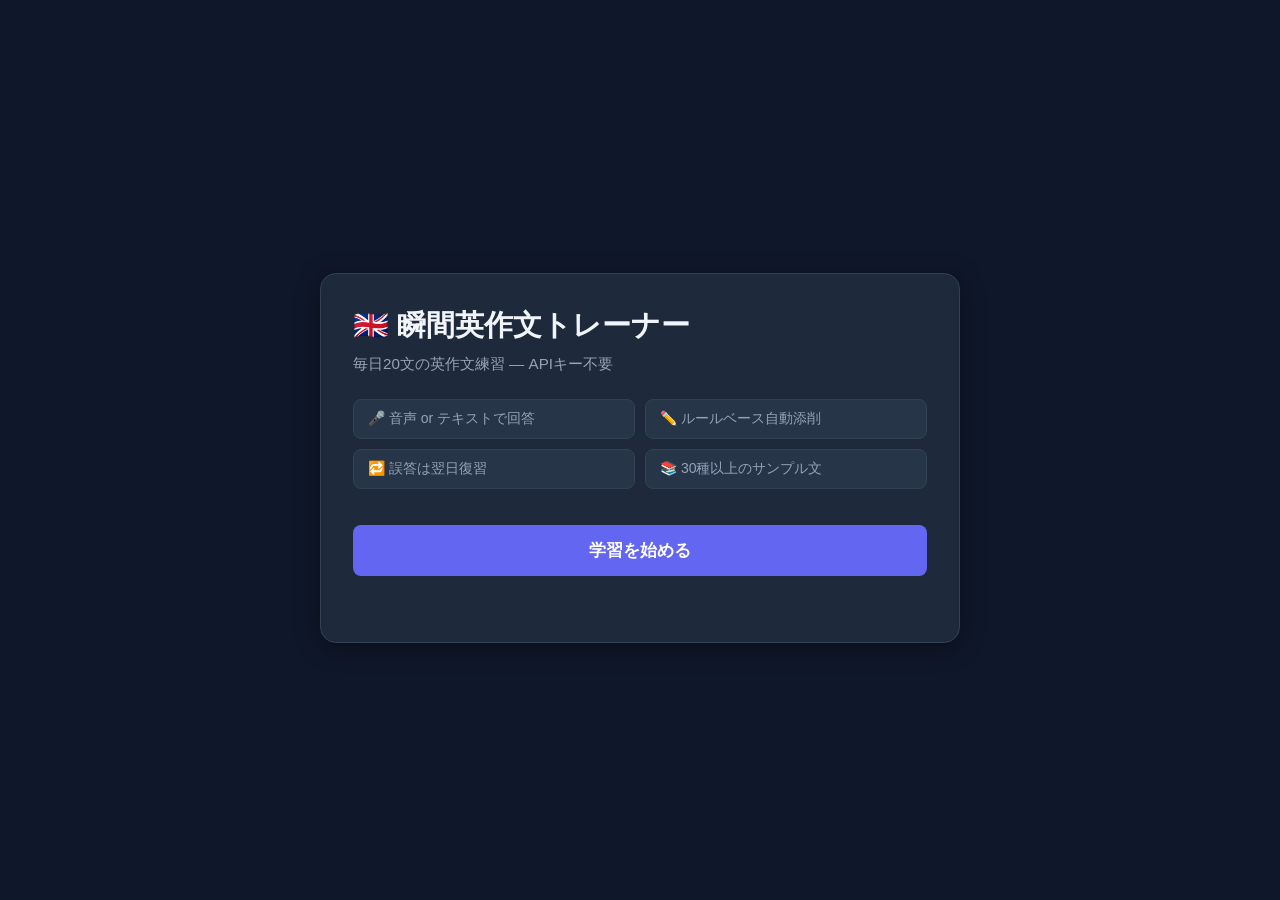
==== index.html @ cc6a62d5 "Initial commit: 瞬間英作文トレーナー PWA" ====
<!DOCTYPE html>
<html lang="ja">
<head>
  <meta charset="UTF-8" />
  <meta name="viewport" content="width=device-width, initial-scale=1.0, viewport-fit=cover" />
  <title>瞬間英作文トレーナー</title>

  <!-- PWA -->
  <link rel="manifest" href="manifest.json" />
  <meta name="theme-color" content="#6366f1" />
  <meta name="mobile-web-app-capable" content="yes" />
  <meta name="apple-mobile-web-app-capable" content="yes" />
  <meta name="apple-mobile-web-app-status-bar-style" content="black-translucent" />
  <meta name="apple-mobile-web-app-title" content="英作文" />

  <!-- OGP / 共有時の表示 -->
  <meta name="description" content="毎日10文の英作文練習アプリ。音声入力・自動添削対応。" />

  <!-- アイコン -->
  <link rel="icon" href="icon-192.png" />
  <link rel="apple-touch-icon" href="icon-192.png" />

  <link rel="stylesheet" href="style.css" />
</head>
<body>
  <div id="app">

    <!-- Setup Screen -->
    <div id="setup-screen" class="screen active">
      <div class="card setup-card">
        <h1>🇬🇧 瞬間英作文トレーナー</h1>
        <p class="subtitle">毎日20文の英作文練習 — APIキー不要</p>
        <div class="feature-list">
          <div class="feature-item">🎤 音声 or テキストで回答</div>
          <div class="feature-item">✏️ ルールベース自動添削</div>
          <div class="feature-item">🔁 誤答は翌日復習</div>
          <div class="feature-item">📚 30種以上のサンプル文</div>
        </div>
        <button id="start-btn" class="btn btn-primary">学習を始める</button>
        <div class="mic-notice" id="mic-notice"></div>
      </div>
    </div>

    <!-- Loading Screen -->
    <div id="loading-screen" class="screen">
      <div class="card center-card">
        <div class="spinner"></div>
        <p id="loading-msg">今日の問題を準備中...</p>
      </div>
    </div>

    <!-- Practice Screen -->
    <div id="practice-screen" class="screen">
      <header class="practice-header">
        <div class="progress-info">
          <span id="progress-text">1 / 20</span>
          <div class="progress-bar"><div id="progress-fill"></div></div>
        </div>
        <button id="settings-btn" class="btn btn-icon" title="設定">⚙️</button>
      </header>

      <div class="card practice-card">
        <div class="source-badge" id="source-badge">📰 ニュース</div>
        <h2 id="japanese-text" class="japanese-text">日本語の文章がここに表示されます</h2>

        <div id="answer-area" class="answer-area">
          <div id="mic-section">
            <div class="input-tabs">
              <button class="tab-btn active" id="tab-mic">🎤 音声入力</button>
              <button class="tab-btn" id="tab-text">⌨️ テキスト入力</button>
            </div>

            <div id="mic-panel">
              <button id="mic-btn" class="btn btn-mic">
                <span class="mic-icon">🎤</span>
                <span id="mic-label">タップして音声入力</span>
              </button>
              <div id="interim-text" class="interim-text"></div>
              <p id="mic-status-msg" class="mic-status-msg"></p>
            </div>

            <div id="text-panel" class="hidden">
              <textarea id="text-input" placeholder="英文をここに入力してください..." rows="3"></textarea>
              <button id="text-submit-btn" class="btn btn-secondary">この回答で添削する</button>
            </div>
          </div>

          <div id="transcript-section" class="hidden">
            <label class="field-label">あなたの回答（編集可）</label>
            <div id="transcript-display" class="transcript-display" contenteditable="true"></div>
            <div class="answer-actions">
              <button id="retry-btn" class="btn btn-secondary">🔄 やり直す</button>
              <button id="submit-btn" class="btn btn-primary">✅ 添削する</button>
            </div>
          </div>
        </div>

        <div id="result-area" class="result-area hidden">
          <div id="score-badge" class="score-badge"></div>
          <div class="result-section">
            <label class="field-label">あなたの回答</label>
            <p id="user-answer" class="user-answer"></p>
          </div>
          <div class="result-section">
            <label class="field-label">✏️ 添削・解説</label>
            <div id="correction-text" class="correction-text"></div>
          </div>
          <div class="result-section">
            <label class="field-label">💡 模範解答</label>
            <p id="model-answer" class="model-answer"></p>
          </div>
          <button id="next-btn" class="btn btn-primary btn-full">次の問題へ →</button>
        </div>
      </div>
    </div>

    <!-- Complete Screen -->
    <div id="complete-screen" class="screen">
      <div class="card center-card">
        <div class="complete-emoji">🎉</div>
        <h2>今日の学習完了！</h2>
        <div class="stats-grid">
          <div class="stat-item">
            <span class="stat-num" id="stat-correct">0</span>
            <span class="stat-label">正解</span>
          </div>
          <div class="stat-item">
            <span class="stat-num" id="stat-wrong">0</span>
            <span class="stat-label">要復習</span>
          </div>
          <div class="stat-item">
            <span class="stat-num" id="stat-score">0%</span>
            <span class="stat-label">正答率</span>
          </div>
        </div>
        <p class="review-note" id="review-note"></p>
        <button id="restart-btn" class="btn btn-primary">明日また学習する</button>
      </div>
    </div>

  </div>
  <script src="app.js"></script>
  <script>
    // Service Worker 登録
    if ('serviceWorker' in navigator) {
      window.addEventListener('load', () => {
        navigator.serviceWorker.register('./sw.js')
          .catch(err => console.warn('SW registration failed:', err));
      });
    }
  </script>
</body>
</html>
---- style.css ----
/* ===== Reset & Base ===== */
*, *::before, *::after { box-sizing: border-box; margin: 0; padding: 0; }

:root {
  --bg: #0f172a;
  --surface: #1e293b;
  --surface2: #273549;
  --border: #334155;
  --primary: #6366f1;
  --primary-hover: #4f46e5;
  --success: #22c55e;
  --warning: #f59e0b;
  --danger: #ef4444;
  --text: #f1f5f9;
  --text-muted: #94a3b8;
  --radius: 16px;
  --radius-sm: 8px;
  --shadow: 0 4px 24px rgba(0,0,0,0.4);
}

body {
  font-family: 'Segoe UI', 'Hiragino Sans', 'Meiryo', sans-serif;
  background: var(--bg);
  color: var(--text);
  min-height: 100vh;
  display: flex;
  align-items: center;
  justify-content: center;
  padding: 16px;
}

#app {
  width: 100%;
  max-width: 640px;
}

/* ===== Screens ===== */
.screen { display: none; }
.screen.active { display: block; }

/* ===== Cards ===== */
.card {
  background: var(--surface);
  border: 1px solid var(--border);
  border-radius: var(--radius);
  padding: 32px;
  box-shadow: var(--shadow);
}

.center-card {
  text-align: center;
  padding: 48px 32px;
}

/* ===== Setup Screen ===== */
.setup-card h1 {
  font-size: 1.8rem;
  font-weight: 700;
  margin-bottom: 8px;
}

.subtitle {
  color: var(--text-muted);
  margin-bottom: 24px;
  font-size: 0.95rem;
}

.feature-list {
  display: grid;
  grid-template-columns: 1fr 1fr;
  gap: 10px;
  margin-bottom: 28px;
}

.feature-item {
  background: var(--surface2);
  border: 1px solid var(--border);
  border-radius: var(--radius-sm);
  padding: 10px 14px;
  font-size: 0.875rem;
  color: var(--text-muted);
}

.mic-notice {
  margin-top: 14px;
  font-size: 0.82rem;
  color: var(--warning);
  text-align: center;
  min-height: 20px;
  line-height: 1.5;
}

/* ===== Buttons ===== */
.btn {
  display: inline-flex;
  align-items: center;
  justify-content: center;
  gap: 8px;
  padding: 12px 24px;
  border: none;
  border-radius: var(--radius-sm);
  font-size: 1rem;
  font-weight: 600;
  cursor: pointer;
  transition: all 0.2s;
}

.btn-primary {
  background: var(--primary);
  color: #fff;
  width: 100%;
  margin-top: 8px;
  padding: 14px;
  font-size: 1.05rem;
}
.btn-primary:hover { background: var(--primary-hover); transform: translateY(-1px); }
.btn-primary:active { transform: translateY(0); }

.btn-secondary {
  background: var(--surface2);
  color: var(--text);
  border: 1px solid var(--border);
}
.btn-secondary:hover { background: var(--border); }

.btn-full { width: 100%; margin-top: 16px; }

.btn-icon {
  background: transparent;
  color: var(--text-muted);
  padding: 8px;
  font-size: 1.2rem;
}
.btn-icon:hover { color: var(--text); }

/* ===== Loading ===== */
.spinner {
  width: 48px;
  height: 48px;
  border: 4px solid var(--border);
  border-top-color: var(--primary);
  border-radius: 50%;
  animation: spin 0.8s linear infinite;
  margin: 0 auto 20px;
}
@keyframes spin { to { transform: rotate(360deg); } }

/* ===== Practice Header ===== */
.practice-header {
  display: flex;
  align-items: center;
  gap: 16px;
  margin-bottom: 16px;
}

.progress-info {
  flex: 1;
  display: flex;
  align-items: center;
  gap: 12px;
}

#progress-text {
  font-size: 0.875rem;
  color: var(--text-muted);
  white-space: nowrap;
  min-width: 48px;
}

.progress-bar {
  flex: 1;
  height: 6px;
  background: var(--surface2);
  border-radius: 99px;
  overflow: hidden;
}

#progress-fill {
  height: 100%;
  background: var(--primary);
  border-radius: 99px;
  transition: width 0.4s ease;
  width: 5%;
}

/* ===== Practice Card ===== */
.practice-card { position: relative; }

.source-badge {
  display: inline-block;
  font-size: 0.75rem;
  color: var(--text-muted);
  background: var(--surface2);
  border: 1px solid var(--border);
  border-radius: 99px;
  padding: 4px 12px;
  margin-bottom: 16px;
}

.japanese-text {
  font-size: 1.4rem;
  font-weight: 700;
  line-height: 1.6;
  margin-bottom: 28px;
  color: var(--text);
}

/* ===== Answer Area ===== */
.answer-area { margin-top: 8px; }

/* タブ切り替え */
.input-tabs {
  display: flex;
  gap: 8px;
  margin-bottom: 16px;
}

.tab-btn {
  flex: 1;
  padding: 10px;
  background: var(--surface2);
  border: 1px solid var(--border);
  border-radius: var(--radius-sm);
  color: var(--text-muted);
  font-size: 0.9rem;
  font-weight: 600;
  cursor: pointer;
  transition: all 0.2s;
}
.tab-btn.active {
  background: var(--primary);
  border-color: var(--primary);
  color: #fff;
}

#mic-panel { text-align: center; }
#text-panel { display: flex; flex-direction: column; gap: 10px; }

#text-panel textarea {
  width: 100%;
  padding: 12px 16px;
  background: var(--surface2);
  border: 1px solid var(--border);
  border-radius: var(--radius-sm);
  color: var(--text);
  font-size: 1rem;
  resize: vertical;
  outline: none;
  font-family: inherit;
  transition: border-color 0.2s;
}
#text-panel textarea:focus { border-color: var(--primary); }

.mic-status-msg {
  font-size: 0.82rem;
  color: var(--warning);
  margin-top: 8px;
  min-height: 20px;
}

.btn-mic {
  background: linear-gradient(135deg, var(--primary), #8b5cf6);
  color: #fff;
  border-radius: 99px;
  padding: 16px 32px;
  font-size: 1.1rem;
  box-shadow: 0 4px 20px rgba(99,102,241,0.4);
  transition: all 0.2s;
}
.btn-mic:hover { transform: scale(1.04); box-shadow: 0 6px 28px rgba(99,102,241,0.5); }
.btn-mic.recording {
  background: linear-gradient(135deg, var(--danger), #f97316);
  animation: pulse 1.2s ease-in-out infinite;
  box-shadow: 0 4px 20px rgba(239,68,68,0.5);
}
@keyframes pulse {
  0%, 100% { transform: scale(1); }
  50% { transform: scale(1.06); }
}

.mic-icon { font-size: 1.4rem; }

.interim-text {
  min-height: 28px;
  margin-top: 12px;
  font-size: 0.95rem;
  color: var(--text-muted);
  font-style: italic;
}



/* ===== Transcript Section ===== */
.field-label {
  display: block;
  font-size: 0.8rem;
  font-weight: 600;
  color: var(--text-muted);
  text-transform: uppercase;
  letter-spacing: 0.05em;
  margin-bottom: 8px;
}

.transcript-display {
  background: var(--surface2);
  border: 1px solid var(--border);
  border-radius: var(--radius-sm);
  padding: 14px 16px;
  font-size: 1.05rem;
  min-height: 60px;
  outline: none;
  line-height: 1.6;
  transition: border-color 0.2s;
}
.transcript-display:focus { border-color: var(--primary); }

.answer-actions {
  display: flex;
  gap: 10px;
  margin-top: 12px;
}
.answer-actions .btn { flex: 1; }

/* ===== Result Area ===== */
.result-area { margin-top: 8px; }

.score-badge {
  display: inline-block;
  font-size: 1.1rem;
  font-weight: 700;
  padding: 8px 20px;
  border-radius: 99px;
  margin-bottom: 20px;
}
.score-badge.good { background: rgba(34,197,94,0.15); color: var(--success); border: 1px solid rgba(34,197,94,0.3); }
.score-badge.ok   { background: rgba(245,158,11,0.15); color: var(--warning); border: 1px solid rgba(245,158,11,0.3); }
.score-badge.bad  { background: rgba(239,68,68,0.15);  color: var(--danger);  border: 1px solid rgba(239,68,68,0.3); }

.result-section { margin-bottom: 20px; }

.user-answer {
  font-size: 1.05rem;
  line-height: 1.6;
  color: var(--text-muted);
  background: var(--surface2);
  border-radius: var(--radius-sm);
  padding: 12px 16px;
}

.correction-text {
  font-size: 0.95rem;
  line-height: 1.8;
  background: var(--surface2);
  border-radius: var(--radius-sm);
  padding: 14px 16px;
  border-left: 3px solid var(--primary);
}

.model-answer {
  font-size: 1.1rem;
  font-weight: 600;
  color: var(--success);
  background: rgba(34,197,94,0.08);
  border: 1px solid rgba(34,197,94,0.2);
  border-radius: var(--radius-sm);
  padding: 14px 16px;
  line-height: 1.6;
  flex: 1;
}

/* 模範解答 + 読み上げボタン行 */
.model-answer-row {
  display: flex;
  align-items: flex-start;
  gap: 10px;
}

.btn-speak {
  flex-shrink: 0;
  padding: 10px 14px;
  background: rgba(34,197,94,0.12);
  border: 1px solid rgba(34,197,94,0.3);
  border-radius: var(--radius-sm);
  color: var(--success);
  font-size: 0.9rem;
  font-weight: 600;
  cursor: pointer;
  transition: all 0.2s;
  white-space: nowrap;
}
.btn-speak:hover { background: rgba(34,197,94,0.22); }

/* 単語カード */
.word-cards {
  display: flex;
  flex-direction: column;
  gap: 10px;
}

.word-card {
  background: var(--surface2);
  border: 1px solid var(--border);
  border-left: 3px solid var(--warning);
  border-radius: var(--radius-sm);
  padding: 12px 14px;
}

.word-card-header {
  display: flex;
  align-items: center;
  gap: 8px;
  margin-bottom: 4px;
}

.word-en {
  font-size: 1.05rem;
  font-weight: 700;
  color: var(--warning);
}

.btn-speak-word {
  background: none;
  border: none;
  cursor: pointer;
  font-size: 1rem;
  padding: 2px 4px;
  border-radius: 4px;
  transition: background 0.15s;
}
.btn-speak-word:hover { background: rgba(255,255,255,0.1); }

.word-ja {
  font-size: 0.9rem;
  color: var(--text);
  margin-bottom: 6px;
}

.word-ex {
  font-size: 0.85rem;
  color: var(--text-muted);
  font-style: italic;
  line-height: 1.5;
}

.word-ex-label {
  font-style: normal;
  font-size: 0.75rem;
  font-weight: 600;
  background: var(--border);
  color: var(--text-muted);
  padding: 1px 6px;
  border-radius: 4px;
  margin-right: 4px;
}

/* ===== Complete Screen ===== */
.complete-emoji { font-size: 4rem; margin-bottom: 16px; }

.center-card h2 { font-size: 1.6rem; margin-bottom: 28px; }

.stats-grid {
  display: grid;
  grid-template-columns: repeat(3, 1fr);
  gap: 16px;
  margin-bottom: 24px;
}

.stat-item {
  background: var(--surface2);
  border: 1px solid var(--border);
  border-radius: var(--radius-sm);
  padding: 16px 8px;
  display: flex;
  flex-direction: column;
  align-items: center;
  gap: 4px;
}

.stat-num {
  font-size: 2rem;
  font-weight: 700;
  color: var(--primary);
}

.stat-label {
  font-size: 0.8rem;
  color: var(--text-muted);
}

.review-note {
  font-size: 0.9rem;
  color: var(--text-muted);
  margin-bottom: 24px;
  line-height: 1.6;
}

/* ===== Utilities ===== */
.hidden { display: none !important; }

/* ===== モバイル・タッチ最適化 ===== */

/* タップ時のハイライトを無効化 */
* { -webkit-tap-highlight-color: transparent; }

/* ボタンのタッチ領域を確保（最低44px） */
.btn { min-height: 44px; }
.tab-btn { min-height: 44px; }
.btn-speak { min-height: 44px; }
.btn-speak-word { min-width: 36px; min-height: 36px; }

/* iOS Safari のセーフエリア対応 */
body {
  padding-bottom: env(safe-area-inset-bottom, 16px);
  padding-left: env(safe-area-inset-left, 16px);
  padding-right: env(safe-area-inset-right, 16px);
}

/* スクロール慣性 */
#app { -webkit-overflow-scrolling: touch; }

/* フォームのズームを防ぐ（iOS/Android） */
input, textarea, select {
  font-size: 16px !important;
}

/* ===== Responsive ===== */
@media (max-width: 480px) {
  .card { padding: 20px; }
  .japanese-text { font-size: 1.2rem; }
  .setup-card h1 { font-size: 1.5rem; }
  .feature-list { grid-template-columns: 1fr; }
  .btn-mic { padding: 18px 24px; }
  .model-answer-row { flex-direction: column; }
  .btn-speak { width: 100%; justify-content: center; }
}
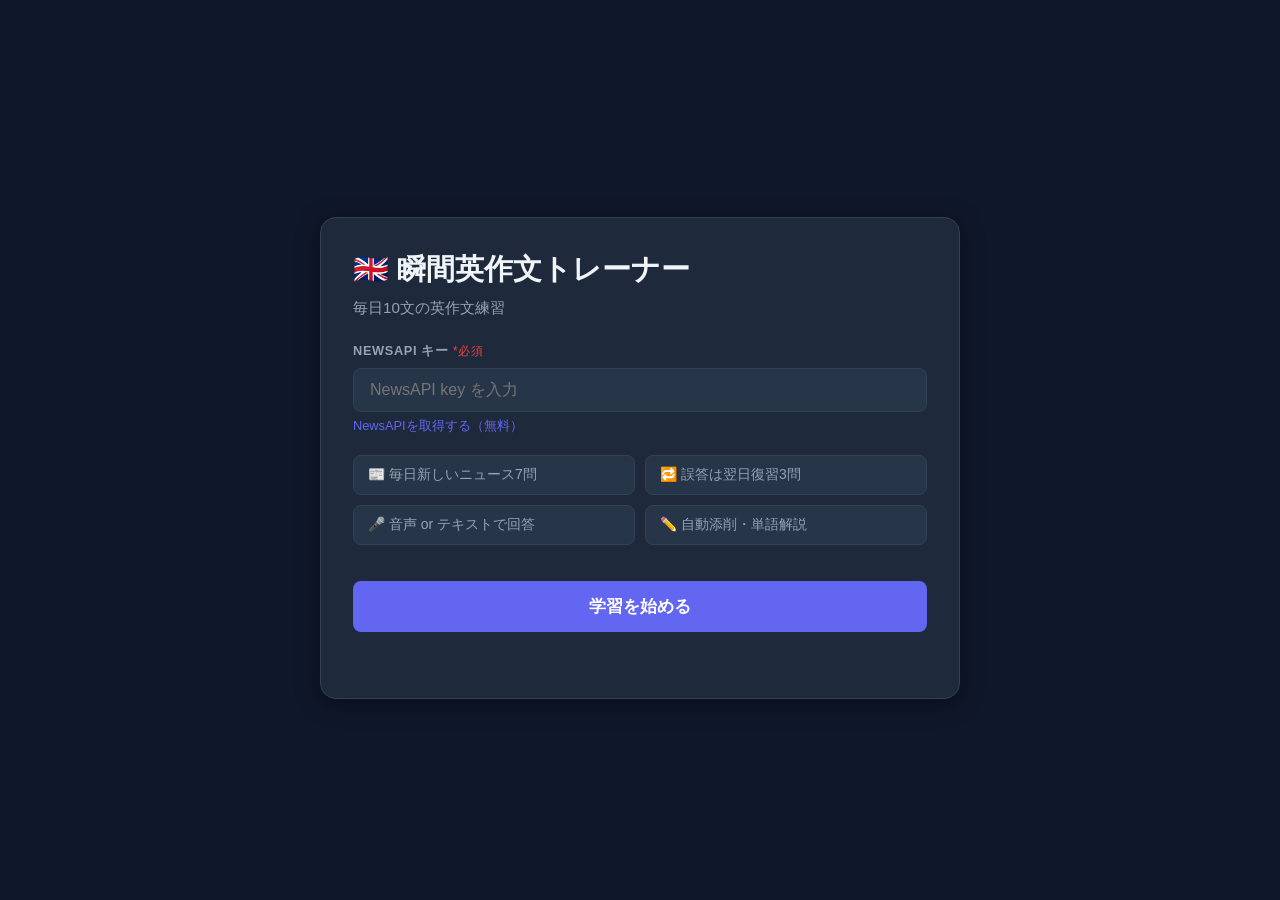
==== commit ef828934: "feat: NewsAPI + Google翻訳で毎日新しいニュース7問、復習3問" ====
--- a/index.html
+++ b/index.html
@@ -29,12 +29,17 @@
     <div id="setup-screen" class="screen active">
       <div class="card setup-card">
         <h1>🇬🇧 瞬間英作文トレーナー</h1>
-        <p class="subtitle">毎日20文の英作文練習 — APIキー不要</p>
+        <p class="subtitle">毎日10文の英作文練習</p>
+        <div class="form-group">
+          <label for="news-key">NewsAPI キー <span class="required">*必須</span></label>
+          <input type="text" id="news-key" placeholder="NewsAPI key を入力" />
+          <a href="https://newsapi.org" target="_blank" class="link-hint">NewsAPIを取得する（無料）</a>
+        </div>
         <div class="feature-list">
+          <div class="feature-item">📰 毎日新しいニュース7問</div>
+          <div class="feature-item">🔁 誤答は翌日復習3問</div>
           <div class="feature-item">🎤 音声 or テキストで回答</div>
-          <div class="feature-item">✏️ ルールベース自動添削</div>
-          <div class="feature-item">🔁 誤答は翌日復習</div>
-          <div class="feature-item">📚 30種以上のサンプル文</div>
+          <div class="feature-item">✏️ 自動添削・単語解説</div>
         </div>
         <button id="start-btn" class="btn btn-primary">学習を始める</button>
         <div class="mic-notice" id="mic-notice"></div>
--- a/style.css
+++ b/style.css
@@ -90,6 +90,41 @@
   line-height: 1.5;
 }
 
+/* ===== フォーム（NewsAPIキー入力） ===== */
+.form-group {
+  margin-bottom: 20px;
+}
+.form-group label {
+  display: block;
+  font-size: 0.8rem;
+  font-weight: 600;
+  color: var(--text-muted);
+  text-transform: uppercase;
+  letter-spacing: 0.05em;
+  margin-bottom: 8px;
+}
+.form-group input {
+  width: 100%;
+  padding: 12px 16px;
+  background: var(--surface2);
+  border: 1px solid var(--border);
+  border-radius: var(--radius-sm);
+  color: var(--text);
+  font-size: 16px;
+  outline: none;
+  transition: border-color 0.2s;
+}
+.form-group input:focus { border-color: var(--primary); }
+.required { color: var(--danger); font-size: 0.75rem; font-weight: 400; }
+.link-hint {
+  display: inline-block;
+  margin-top: 6px;
+  font-size: 0.8rem;
+  color: var(--primary);
+  text-decoration: none;
+}
+.link-hint:hover { text-decoration: underline; }
+
 /* ===== Buttons ===== */
 .btn {
   display: inline-flex;
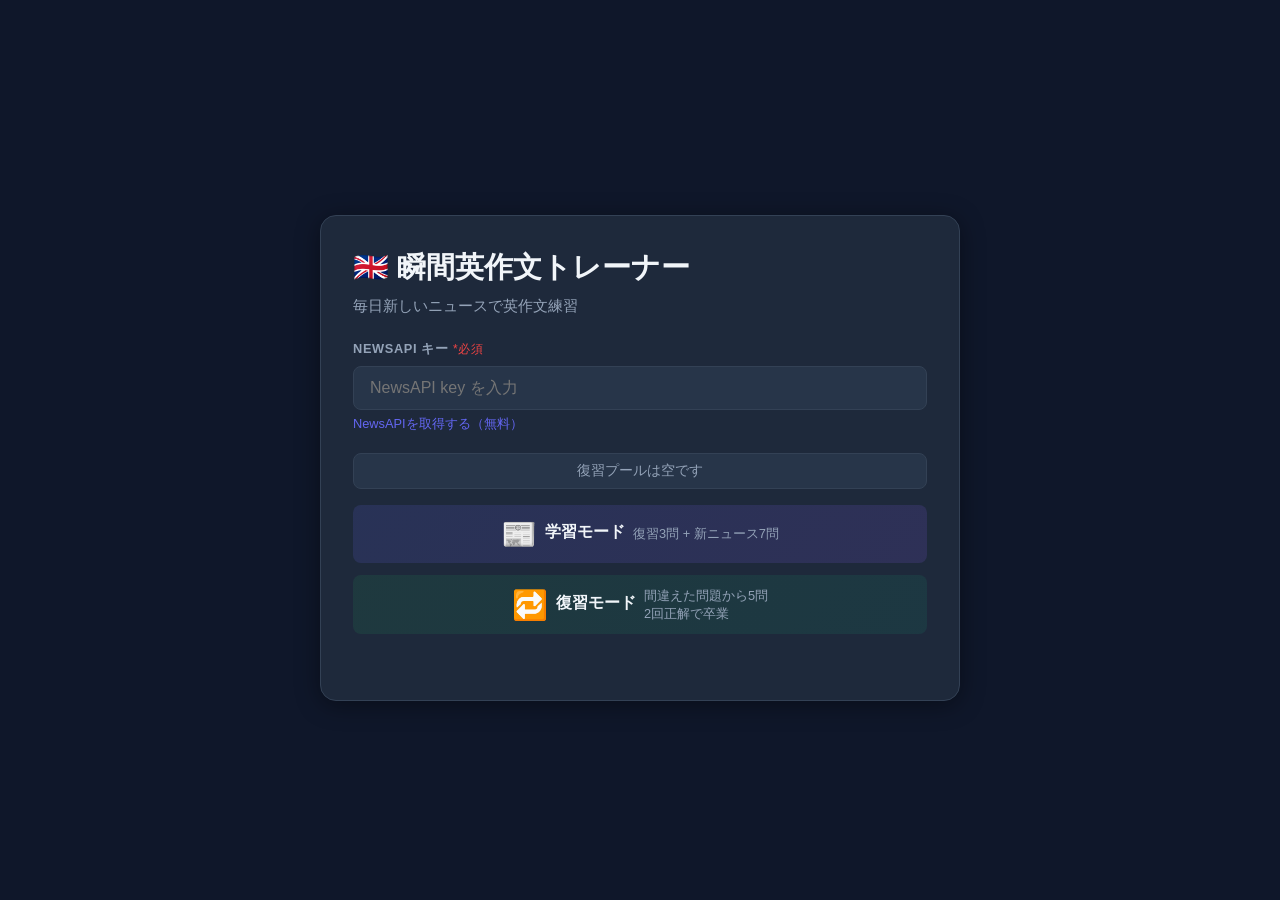
==== commit 43594bdb: "feat: 学習モード・復習モード追加、毎回新しいニュース取得" ====
--- a/index.html
+++ b/index.html
@@ -29,19 +29,29 @@
     <div id="setup-screen" class="screen active">
       <div class="card setup-card">
         <h1>🇬🇧 瞬間英作文トレーナー</h1>
-        <p class="subtitle">毎日10文の英作文練習</p>
+        <p class="subtitle">毎日新しいニュースで英作文練習</p>
+
         <div class="form-group">
           <label for="news-key">NewsAPI キー <span class="required">*必須</span></label>
           <input type="text" id="news-key" placeholder="NewsAPI key を入力" />
           <a href="https://newsapi.org" target="_blank" class="link-hint">NewsAPIを取得する（無料）</a>
         </div>
-        <div class="feature-list">
-          <div class="feature-item">📰 毎日新しいニュース7問</div>
-          <div class="feature-item">🔁 誤答は翌日復習3問</div>
-          <div class="feature-item">🎤 音声 or テキストで回答</div>
-          <div class="feature-item">✏️ 自動添削・単語解説</div>
+
+        <div id="review-pool-count" class="review-pool-info">復習プールは空です</div>
+
+        <div class="mode-buttons">
+          <button id="btn-study-mode" class="btn btn-mode btn-mode-study">
+            <span class="mode-icon">📰</span>
+            <span class="mode-title">学習モード</span>
+            <span class="mode-desc">復習3問 + 新ニュース7問</span>
+          </button>
+          <button id="btn-review-mode" class="btn btn-mode btn-mode-review">
+            <span class="mode-icon">🔁</span>
+            <span class="mode-title">復習モード</span>
+            <span class="mode-desc">間違えた問題から5問<br>2回正解で卒業</span>
+          </button>
         </div>
-        <button id="start-btn" class="btn btn-primary">学習を始める</button>
+
         <div class="mic-notice" id="mic-notice"></div>
       </div>
     </div>
@@ -139,7 +149,7 @@
           </div>
         </div>
         <p class="review-note" id="review-note"></p>
-        <button id="restart-btn" class="btn btn-primary">明日また学習する</button>
+        <button id="restart-btn" class="btn btn-primary">トップに戻る</button>
       </div>
     </div>
 
--- a/style.css
+++ b/style.css
@@ -90,7 +90,75 @@
   line-height: 1.5;
 }
 
-/* ===== フォーム（NewsAPIキー入力） ===== */
+/* ===== モード選択ボタン ===== */
+.review-pool-info {
+  font-size: 0.85rem;
+  color: var(--text-muted);
+  background: var(--surface2);
+  border: 1px solid var(--border);
+  border-radius: var(--radius-sm);
+  padding: 8px 14px;
+  margin-bottom: 16px;
+  text-align: center;
+}
+
+.mode-buttons {
+  display: flex;
+  flex-direction: column;
+  gap: 12px;
+  margin-bottom: 8px;
+}
+
+.btn-mode {
+  display: flex;
+  align-items: center;
+  gap: 14px;
+  padding: 16px 20px;
+  border-radius: var(--radius-sm);
+  text-align: left;
+  width: 100%;
+  border: 2px solid transparent;
+  transition: all 0.2s;
+}
+
+.btn-mode-study {
+  background: linear-gradient(135deg, rgba(99,102,241,0.15), rgba(139,92,246,0.15));
+  border-color: rgba(99,102,241,0.4);
+  color: var(--text);
+}
+.btn-mode-study:hover {
+  background: linear-gradient(135deg, rgba(99,102,241,0.25), rgba(139,92,246,0.25));
+  border-color: var(--primary);
+  transform: translateY(-1px);
+}
+
+.btn-mode-review {
+  background: linear-gradient(135deg, rgba(34,197,94,0.1), rgba(16,185,129,0.1));
+  border-color: rgba(34,197,94,0.3);
+  color: var(--text);
+}
+.btn-mode-review:hover {
+  background: linear-gradient(135deg, rgba(34,197,94,0.2), rgba(16,185,129,0.2));
+  border-color: var(--success);
+  transform: translateY(-1px);
+}
+
+.mode-icon { font-size: 1.8rem; flex-shrink: 0; }
+
+.mode-title {
+  display: block;
+  font-size: 1rem;
+  font-weight: 700;
+  margin-bottom: 2px;
+}
+
+.mode-desc {
+  display: block;
+  font-size: 0.8rem;
+  color: var(--text-muted);
+  font-weight: 400;
+  line-height: 1.4;
+}
 .form-group {
   margin-bottom: 20px;
 }
